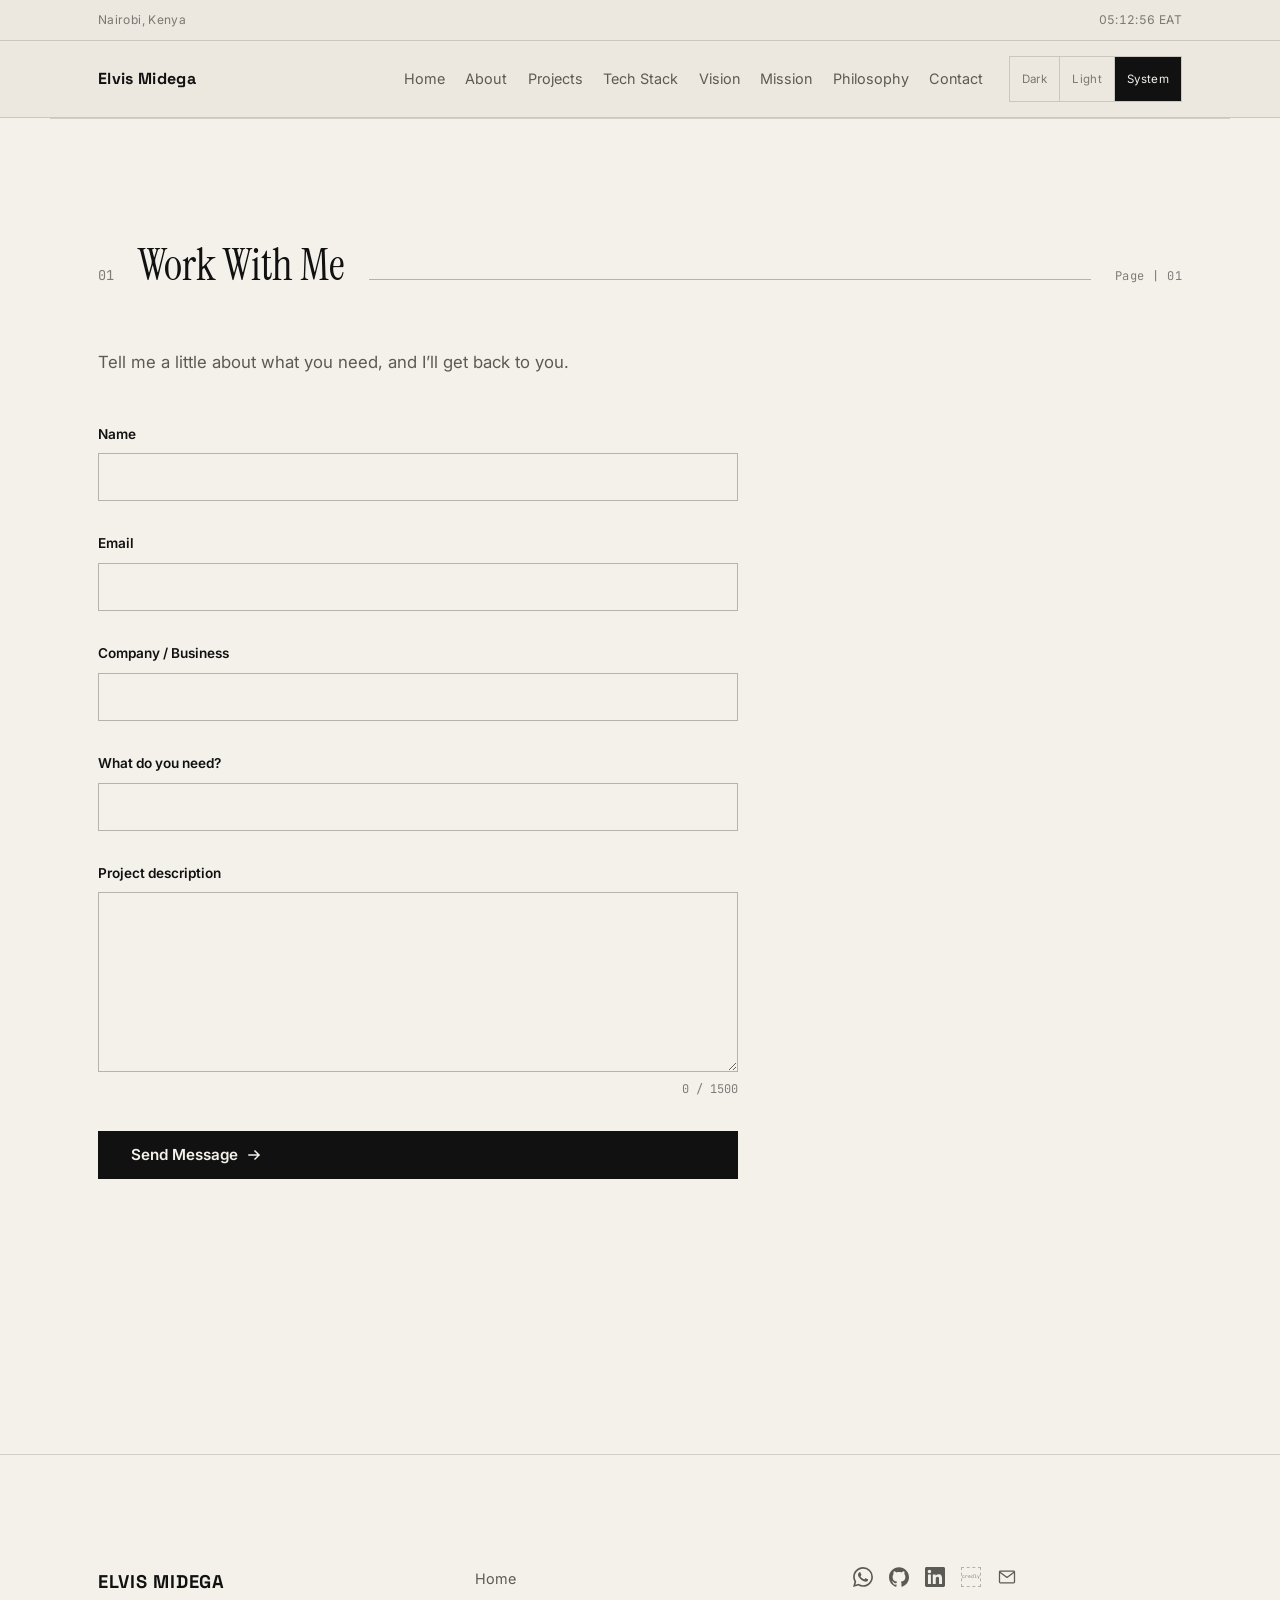
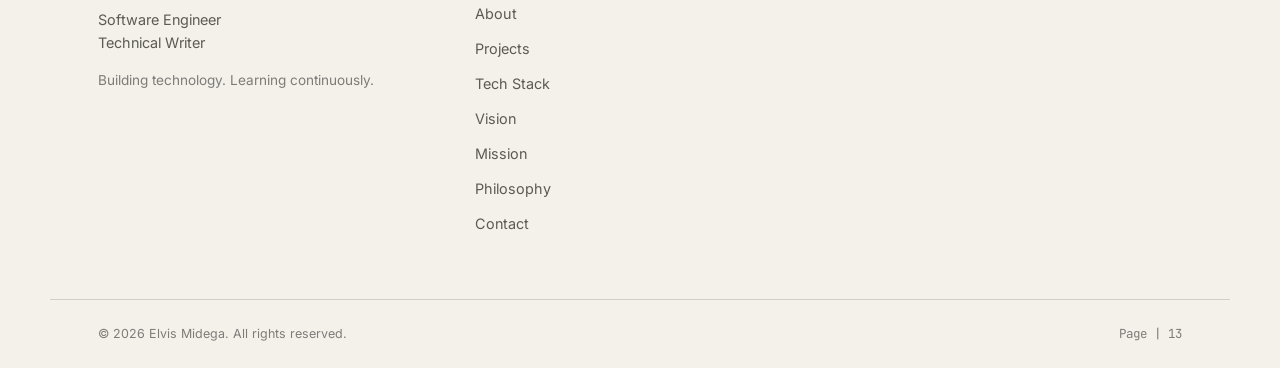
==== work-with-me.html @ 012d7ed6 "Adding tech stack icons, work with me page and dev quotes" ====
<!DOCTYPE html>
<html lang="en">
<head>
<script>
(function () {
  try {
    var pref = localStorage.getItem('elvis-theme') || 'system';
    var resolved = pref === 'system'
      ? (window.matchMedia('(prefers-color-scheme: light)').matches ? 'light' : 'dark')
      : pref;
    document.documentElement.setAttribute('data-theme', resolved);
    document.documentElement.setAttribute('data-theme-pref', pref);
  } catch (e) {
    document.documentElement.setAttribute('data-theme', 'dark');
  }
})();
</script>
<meta charset="UTF-8">
<meta name="viewport" content="width=device-width, initial-scale=1">
<title>Elvis Midega | Software Engineer &amp; Technical Writer</title>
<meta name="description" content="Get in touch with Elvis Midega, a software engineer and technical writer in Nairobi, Kenya, about a project, collaboration or role.">
<link rel="canonical" href="https://elvismidega.example.com/work-with-me.html">

<meta property="og:type" content="website">
<meta property="og:title" content="Elvis Midega | Software Engineer &amp; Technical Writer">
<meta property="og:description" content="Get in touch with Elvis Midega, a software engineer and technical writer in Nairobi, Kenya, about a project, collaboration or role.">
<meta property="og:url" content="https://elvismidega.example.com/work-with-me.html">
<meta property="og:image" content="https://elvismidega.example.com/assets/og-image.jpg">
<meta property="og:site_name" content="Elvis Midega">

<meta name="twitter:card" content="summary_large_image">
<meta name="twitter:title" content="Elvis Midega | Software Engineer &amp; Technical Writer">
<meta name="twitter:description" content="Get in touch with Elvis Midega, a software engineer and technical writer in Nairobi, Kenya, about a project, collaboration or role.">
<meta name="twitter:image" content="https://elvismidega.example.com/assets/og-image.jpg">

<link rel="preconnect" href="https://fonts.googleapis.com">
<link rel="preconnect" href="https://fonts.gstatic.com" crossorigin>
<link href="https://fonts.googleapis.com/css2?family=Inter:wght@400;500;600;700&family=Space+Grotesk:wght@600;700&family=Instrument+Serif:ital@0;1&family=JetBrains+Mono:wght@400;500;600&family=Mrs+Saint+Delafield&display=swap" rel="stylesheet">
<link rel="stylesheet" href="css/style.css">
<link rel="stylesheet" href="css/responsive.css">

<script type="application/ld+json">
{
  "@context": "https://schema.org",
  "@type": "Person",
  "name": "Elvis Midega",
  "jobTitle": ["Software Engineer", "Technical Writer"],
  "url": "https://elvismidega.example.com/",
  "image": "https://elvismidega.example.com/assets/profile.jpg",
  "sameAs": [
    "https://github.com/Elvis-Liam",
    "https://www.linkedin.com/in/elvis-midega-32b278322",
    "https://www.credly.com/users/elvis-midega"
  ],
  "address": {
    "@type": "PostalAddress",
    "addressLocality": "Nairobi",
    "addressCountry": "KE"
  },
  "knowsAbout": ["Software Engineering", "Cryptography", "Artificial Intelligence", "Data", "Emerging Technologies"]
}
</script>
</head>
<body>
<a class="skip-link" href="#main">Skip to content</a>

<div class="entrance" id="entrance" aria-hidden="true">
  <p class="entrance-name">Elvis Midega</p>
  <p class="entrance-role">Software Engineer / Technical Writer</p>
</div>

<header class="site-header" id="siteHeader">
  <div class="utility-bar">
    <div class="utility-inner">
      <span class="utility-location">Nairobi, Kenya</span>
      <span class="utility-clock" id="localClock">
        <span id="clockTime">00:00:00</span> <span class="utility-tz">EAT</span>
      </span>
    </div>
  </div>

  <div class="nav-row">
    <div class="nav-inner">
      <a href="index.html#home" class="logo">Elvis Midega</a>

      <nav class="main-nav" aria-label="Primary">
        <ul class="nav-list">
          <li><a href="index.html#home" class="nav-link" data-section="home">Home</a></li>
          <li><a href="index.html#about" class="nav-link" data-section="about">About</a></li>
          <li><a href="index.html#projects" class="nav-link" data-section="projects">Projects</a></li>
          <li><a href="index.html#stack" class="nav-link" data-section="stack">Tech Stack</a></li>
          <li><a href="index.html#vision" class="nav-link" data-section="vision">Vision</a></li>
          <li><a href="index.html#mission" class="nav-link" data-section="mission">Mission</a></li>
          <li><a href="index.html#philosophy" class="nav-link" data-section="philosophy">Philosophy</a></li>
          <li><a href="index.html#contact" class="nav-link" data-section="contact">Contact</a></li>
        </ul>

        <div class="theme-switcher" role="group" aria-label="Theme">
          <button type="button" class="theme-btn" data-theme-choice="dark">Dark</button>
          <button type="button" class="theme-btn" data-theme-choice="light">Light</button>
          <button type="button" class="theme-btn" data-theme-choice="system">System</button>
        </div>
      </nav>

      <button type="button" class="menu-toggle" id="menuToggle" aria-expanded="false" aria-controls="mobileNav" aria-label="Open menu">
        <span class="menu-icon" aria-hidden="true"></span>
      </button>
    </div>
  </div>
</header>

<div class="mobile-nav" id="mobileNav" hidden>
  <nav aria-label="Mobile">
    <ul class="mobile-nav-list">
      <li><a href="index.html#home" class="mobile-nav-link" data-section="home">Home</a></li>
      <li><a href="index.html#about" class="mobile-nav-link" data-section="about">About</a></li>
      <li><a href="index.html#projects" class="mobile-nav-link" data-section="projects">Projects</a></li>
      <li><a href="index.html#stack" class="mobile-nav-link" data-section="stack">Tech Stack</a></li>
      <li><a href="index.html#vision" class="mobile-nav-link" data-section="vision">Vision</a></li>
      <li><a href="index.html#mission" class="mobile-nav-link" data-section="mission">Mission</a></li>
      <li><a href="index.html#philosophy" class="mobile-nav-link" data-section="philosophy">Philosophy</a></li>
      <li><a href="index.html#contact" class="mobile-nav-link" data-section="contact">Contact</a></li>
    </ul>
  </nav>

  <div class="theme-switcher theme-switcher-mobile" role="group" aria-label="Theme">
    <button type="button" class="theme-btn" data-theme-choice="dark">Dark</button>
    <button type="button" class="theme-btn" data-theme-choice="light">Light</button>
    <button type="button" class="theme-btn" data-theme-choice="system">System</button>
  </div>
</div>

<main id="main">

  <section id="work-with-me" class="section" aria-label="Work With Me">
    <div class="section-head reveal">
      <span class="section-index mono">01</span>
      <h1 class="section-heading">Work With Me</h1>
      <span class="section-rule" aria-hidden="true"></span>
      <span class="page-label mono">Page | 01</span>
    </div>

    <div class="form-column reveal">
      <p class="form-intro">Tell me a little about what you need, and I&rsquo;ll get back to you.</p>

      <form id="contactForm" class="contact-form" novalidate>
        <div class="honeypot" aria-hidden="true">
          <label for="website">Leave this field blank</label>
          <input type="text" id="website" name="website" tabindex="-1" autocomplete="off">
        </div>

        <div class="field">
          <label for="name">Name</label>
          <input type="text" id="name" name="name" autocomplete="name" required aria-describedby="name-error" aria-invalid="false">
          <p class="field-error" id="name-error" role="alert" hidden></p>
        </div>

        <div class="field">
          <label for="email">Email</label>
          <input type="email" id="email" name="email" autocomplete="email" required aria-describedby="email-error" aria-invalid="false">
          <p class="field-error" id="email-error" role="alert" hidden></p>
        </div>

        <div class="field">
          <label for="company">Company / Business</label>
          <input type="text" id="company" name="company" autocomplete="organization" aria-describedby="company-error" aria-invalid="false">
          <p class="field-error" id="company-error" role="alert" hidden></p>
        </div>

        <div class="field">
          <label for="need">What do you need?</label>
          <input type="text" id="need" name="need" required aria-describedby="need-error" aria-invalid="false">
          <p class="field-error" id="need-error" role="alert" hidden></p>
        </div>

        <div class="field">
          <label for="message">Project description</label>
          <textarea id="message" name="message" rows="6" maxlength="1500" required aria-describedby="message-counter message-error" aria-invalid="false"></textarea>
          <div class="field-meta">
            <p class="field-counter mono" id="message-counter">0 / 1500</p>
          </div>
          <p class="field-error" id="message-error" role="alert" hidden></p>
        </div>

        <button type="submit" class="btn btn-primary" id="submitBtn">
          Send Message
          <span class="btn-arrow" aria-hidden="true">
            <svg width="16" height="16" viewBox="0 0 16 16" fill="none" xmlns="http://www.w3.org/2000/svg">
              <path d="M3 8H13M13 8L9 4M13 8L9 12" stroke="currentColor" stroke-width="1.5" stroke-linecap="square"/>
            </svg>
          </span>
        </button>

        <p class="form-status" id="formStatus" role="status"></p>
      </form>

      <div class="form-confirmation" id="formConfirmation" hidden aria-live="polite">
        <p class="confirmation-title">Message sent.</p>
        <p class="confirmation-body">Thanks for reaching out, I&rsquo;ll get back to you soon.</p>
        <a class="btn btn-secondary" href="index.html">
          Back to Portfolio
          <span class="btn-arrow" aria-hidden="true">
            <svg width="16" height="16" viewBox="0 0 16 16" fill="none" xmlns="http://www.w3.org/2000/svg">
              <path d="M3 8H13M13 8L9 4M13 8L9 12" stroke="currentColor" stroke-width="1.5" stroke-linecap="square"/>
            </svg>
          </span>
        </a>
      </div>
    </div>
  </section>

</main>

<footer class="site-footer" aria-label="Site footer">
  <div class="footer-inner container">
    <div class="footer-col footer-brand">
      <p class="footer-name">Elvis Midega</p>
      <p class="footer-roles">Software Engineer<br>Technical Writer</p>
      <p class="footer-tagline">Building technology. Learning continuously.</p>
    </div>

    <nav class="footer-col footer-nav" aria-label="Footer">
      <a href="index.html#home" class="footer-link">Home</a>
      <a href="index.html#about" class="footer-link">About</a>
      <a href="index.html#projects" class="footer-link">Projects</a>
      <a href="index.html#stack" class="footer-link">Tech Stack</a>
      <a href="index.html#vision" class="footer-link">Vision</a>
      <a href="index.html#mission" class="footer-link">Mission</a>
      <a href="index.html#philosophy" class="footer-link">Philosophy</a>
      <a href="index.html#contact" class="footer-link">Contact</a>
    </nav>

    <div class="footer-col footer-social">
      <a class="footer-social-link" href="https://wa.me/254723897842" target="_blank" rel="noopener noreferrer" aria-label="WhatsApp">
        <span class="contact-icon" aria-hidden="true"><svg viewBox="0 0 24 24" fill="currentColor" xmlns="http://www.w3.org/2000/svg"><path d="M17.472 14.382c-.297-.149-1.758-.867-2.03-.967-.273-.099-.471-.148-.67.15-.197.297-.767.966-.94 1.164-.173.199-.347.223-.644.075-.297-.15-1.255-.463-2.39-1.475-.883-.788-1.48-1.761-1.653-2.059-.173-.297-.018-.458.13-.606.134-.133.298-.347.446-.52.149-.174.198-.298.298-.497.099-.198.05-.371-.025-.52-.075-.149-.669-1.612-.916-2.207-.242-.579-.487-.5-.669-.51-.173-.008-.371-.01-.57-.01-.198 0-.52.074-.792.372-.272.297-1.04 1.016-1.04 2.479 0 1.462 1.065 2.875 1.213 3.074.149.198 2.096 3.2 5.077 4.487.709.306 1.262.489 1.694.625.712.227 1.36.195 1.871.118.571-.085 1.758-.719 2.006-1.413.248-.694.248-1.289.173-1.413-.074-.124-.272-.198-.57-.347m-5.421 7.403h-.004a9.87 9.87 0 01-5.031-1.378l-.361-.214-3.741.982.998-3.648-.235-.374a9.86 9.86 0 01-1.51-5.26c.001-5.45 4.436-9.884 9.888-9.884 2.64 0 5.122 1.03 6.988 2.898a9.825 9.825 0 012.893 6.994c-.003 5.45-4.437 9.884-9.885 9.884m8.413-18.297A11.815 11.815 0 0012.05 0C5.495 0 .16 5.335.157 11.892c0 2.096.547 4.142 1.588 5.945L.057 24l6.305-1.654a11.882 11.882 0 005.683 1.448h.005c6.554 0 11.89-5.335 11.893-11.893a11.821 11.821 0 00-3.48-8.413Z"/></svg></span>
      </a>
      <a class="footer-social-link" href="https://github.com/Elvis-Liam" target="_blank" rel="noopener noreferrer" aria-label="GitHub">
        <span class="contact-icon" aria-hidden="true"><svg viewBox="0 0 24 24" fill="currentColor" xmlns="http://www.w3.org/2000/svg"><path d="M12 .297c-6.63 0-12 5.373-12 12 0 5.303 3.438 9.8 8.205 11.385.6.113.82-.258.82-.577 0-.285-.01-1.04-.015-2.04-3.338.724-4.042-1.61-4.042-1.61C4.422 18.07 3.633 17.7 3.633 17.7c-1.087-.744.084-.729.084-.729 1.205.084 1.838 1.236 1.838 1.236 1.07 1.835 2.809 1.305 3.495.998.108-.776.417-1.305.76-1.605-2.665-.3-5.466-1.332-5.466-5.93 0-1.31.465-2.38 1.235-3.22-.135-.303-.54-1.523.105-3.176 0 0 1.005-.322 3.3 1.23.96-.267 1.98-.399 3-.405 1.02.006 2.04.138 3 .405 2.28-1.552 3.285-1.23 3.285-1.23.645 1.653.24 2.873.12 3.176.765.84 1.23 1.91 1.23 3.22 0 4.61-2.805 5.625-5.475 5.92.42.36.81 1.096.81 2.22 0 1.606-.015 2.896-.015 3.286 0 .315.21.69.825.57C20.565 22.092 24 17.592 24 12.297c0-6.627-5.373-12-12-12"/></svg></span>
      </a>
      <a class="footer-social-link" href="https://www.linkedin.com/in/elvis-midega-32b278322" target="_blank" rel="noopener noreferrer" aria-label="LinkedIn">
        <span class="contact-icon" aria-hidden="true"><svg viewBox="0 0 24 24" fill="currentColor" xmlns="http://www.w3.org/2000/svg"><path d="M20.447 20.452h-3.554v-5.569c0-1.328-.027-3.037-1.852-3.037-1.853 0-2.136 1.445-2.136 2.939v5.667H9.351V9h3.414v1.561h.046c.477-.9 1.637-1.85 3.37-1.85 3.601 0 4.267 2.37 4.267 5.455v6.286zM5.337 7.433c-1.144 0-2.063-.926-2.063-2.065 0-1.138.92-2.063 2.063-2.063 1.14 0 2.064.925 2.064 2.063 0 1.139-.925 2.065-2.064 2.065zm1.782 13.019H3.555V9h3.564v11.452zM22.225 0H1.771C.792 0 0 .774 0 1.729v20.542C0 23.227.792 24 1.771 24h20.451C23.2 24 24 23.227 24 22.271V1.729C24 .774 23.2 0 22.222 0h.003z"/></svg></span>
      </a>
      <a class="footer-social-link" href="https://www.credly.com/users/elvis-midega" target="_blank" rel="noopener noreferrer" aria-label="Credly">
        <span class="contact-icon-slot mono" aria-hidden="true">credly</span>
      </a>
      <a class="footer-social-link" href="mailto:elvismidega@gmail.com" aria-label="Email">
        <span class="contact-icon" aria-hidden="true">
          <svg viewBox="0 0 24 24" fill="none" xmlns="http://www.w3.org/2000/svg">
            <rect x="3" y="5" width="18" height="14" rx="1" stroke="currentColor" stroke-width="1.5"/>
            <path d="M4 6.5l8 6 8-6" stroke="currentColor" stroke-width="1.5" stroke-linecap="round" stroke-linejoin="round"/>
          </svg>
        </span>
      </a>
    </div>
  </div>

  <div class="footer-bottom container">
    <p class="footer-copy">&copy; <span id="year"></span> Elvis Midega. All rights reserved.</p>
    <p class="footer-page mono">Page | 13</p>
  </div>
</footer>

<script src="js/theme.js" defer></script>
<script src="js/main.js" defer></script>
<script src="js/contact.js" defer></script>
</body>
</html>
---- css/style.css ----
/* =========================================================
   ELVIS MIDEGA: PORTFOLIO
   Design tokens
   ========================================================= */

:root {
  /* Dark palette */
  --dark-bg: #0A0A0A;
  --dark-surface: #111111;
  --dark-raised: #181818;
  --dark-line: rgba(255, 255, 255, 0.12);
  --dark-line-strong: rgba(255, 255, 255, 0.22);
  --dark-muted: #9A9A9A;
  --dark-text: #EDEDED;
  --dark-accent: #E7B04B;

  /* Light palette */
  --light-bg: #F4F1EA;
  --light-surface: #ECE8DF;
  --light-raised: #E3DED2;
  --light-line: rgba(0, 0, 0, 0.14);
  --light-line-strong: rgba(0, 0, 0, 0.26);
  --light-muted: #5C5A55;
  --light-text: #111111;
  --light-accent: #9A6A10;

  /* Layout */
  --container-max: 1180px;
  --container-pad: clamp(20px, 5vw, 48px);
  --utility-h: 40px;
  --nav-h: 76px;
  --bar-h: calc(var(--utility-h) + var(--nav-h));

  /* Spacing scale: use only these values */
  --sp-1: 4px;
  --sp-2: 8px;
  --sp-3: 12px;
  --sp-4: 16px;
  --sp-5: 24px;
  --sp-6: 32px;
  --sp-7: 48px;
  --sp-8: 64px;
  --sp-9: 96px;
  --sp-10: 128px;

  /* Type families */
  --font-ui: 'Inter', -apple-system, BlinkMacSystemFont, 'Segoe UI', sans-serif;
  --font-display: 'Space Grotesk', var(--font-ui);
  --font-serif: 'Instrument Serif', Georgia, serif;
  --font-mono: 'JetBrains Mono', 'SFMono-Regular', Consolas, monospace;
  --font-signature: 'Mrs Saint Delafield', cursive;

  /* Motion */
  --ease: cubic-bezier(0.4, 0, 0.2, 1);
  --dur-fast: 180ms;
  --dur-med: 280ms;
  --dur-slow: 900ms;
}

/* Resolved semantic tokens: default to dark, overridden below.
   The reused top bar references these same variable names, so
   its CSS did not need to change, only the values it points at. */
:root,
[data-theme="dark"] {
  --color-bg: var(--dark-bg);
  --color-bg-elevated: var(--dark-surface);
  --color-surface: var(--dark-raised);
  --color-text: var(--dark-text);
  --color-text-secondary: var(--dark-muted);
  --color-text-tertiary: rgba(237, 237, 237, 0.55);
  --color-border: var(--dark-line);
  --color-border-strong: var(--dark-line-strong);
  --color-invert-bg: var(--dark-text);
  --color-invert-text: var(--dark-bg);
  --color-accent: var(--dark-accent);
  --band-text-secondary: rgba(10, 10, 10, 0.72);
  --band-text-tertiary: rgba(10, 10, 10, 0.5);
  --band-border: rgba(10, 10, 10, 0.14);
  --band-border-strong: rgba(10, 10, 10, 0.26);
}

[data-theme="light"] {
  --color-bg: var(--light-bg);
  --color-bg-elevated: var(--light-surface);
  --color-surface: var(--light-raised);
  --color-text: var(--light-text);
  --color-text-secondary: var(--light-muted);
  --color-text-tertiary: rgba(17, 17, 17, 0.52);
  --color-border: var(--light-line);
  --color-border-strong: var(--light-line-strong);
  --color-invert-bg: var(--light-text);
  --color-invert-text: var(--light-bg);
  --color-accent: var(--light-accent);
  --band-text-secondary: rgba(244, 241, 234, 0.72);
  --band-text-tertiary: rgba(244, 241, 234, 0.5);
  --band-border: rgba(244, 241, 234, 0.16);
  --band-border-strong: rgba(244, 241, 234, 0.28);
}

/* =========================================================
   Reset
   ========================================================= */

*, *::before, *::after { box-sizing: border-box; }
html, body { margin: 0; padding: 0; }
html {
  scroll-behavior: smooth;
}
body {
  background: var(--color-bg);
  color: var(--color-text);
  font-family: var(--font-ui);
  font-size: 16px;
  line-height: 1.6;
  -webkit-font-smoothing: antialiased;
  transition: background-color var(--dur-med) var(--ease), color var(--dur-med) var(--ease);
  overflow-x: hidden;
}
img { max-width: 100%; display: block; }
ul { list-style: none; margin: 0; padding: 0; }
a { color: inherit; text-decoration: none; }
button { font: inherit; color: inherit; background: none; border: none; cursor: pointer; }
h1, h2, h3, p { margin: 0; }

@media (prefers-reduced-motion: reduce) {
  html { scroll-behavior: auto; }
  *, *::before, *::after {
    animation-duration: 0.001ms !important;
    animation-iteration-count: 1 !important;
    transition-duration: 0.001ms !important;
  }
}

:focus-visible {
  outline: 2px solid var(--color-accent);
  outline-offset: 3px;
}

/* =========================================================
   Layout foundation
   ========================================================= */

.container,
.utility-inner,
.nav-inner {
  max-width: var(--container-max);
  margin-inline: auto;
  padding-inline: var(--container-pad);
}

.section {
  position: relative;
  max-width: var(--container-max);
  margin-inline: auto;
  padding-inline: var(--container-pad);
  padding-block: clamp(64px, 9vw, 112px);
  border-top: 1px solid var(--color-border);
  scroll-margin-top: var(--bar-h);
}
.section.hero {
  max-width: none;
  padding-inline: 0;
  border-top: none;
  scroll-margin-top: 0;
}

.section-head {
  display: flex;
  align-items: baseline;
  gap: var(--sp-5);
  margin-bottom: var(--sp-7);
}
.section-head .section-index {
  font-family: var(--font-mono);
  font-size: 0.85rem;
  color: var(--color-text-tertiary);
  flex-shrink: 0;
}
.section-head .section-heading {
  font-family: var(--font-serif);
  font-weight: 400;
  font-size: clamp(1.75rem, 3.4vw, 2.75rem);
  flex-shrink: 0;
}
.section-head .section-rule {
  flex: 1 1 auto;
  height: 1px;
  background: var(--color-border-strong);
}
.section-head .page-label {
  font-family: var(--font-mono);
  font-size: 0.75rem;
  letter-spacing: 0.04em;
  color: var(--color-text-tertiary);
  flex-shrink: 0;
}

.mono {
  font-family: var(--font-mono);
}

.skip-link {
  position: absolute;
  left: -9999px;
  top: 0;
  z-index: 1000;
  background: var(--color-invert-bg);
  color: var(--color-invert-text);
  padding: var(--sp-3) var(--sp-5);
  font-size: 0.9rem;
  font-weight: 600;
}
.skip-link:focus {
  left: var(--container-pad);
  top: var(--sp-3);
}

/* =========================================================
   Buttons
   ========================================================= */

.btn {
  display: inline-flex;
  align-items: center;
  gap: var(--sp-2);
  min-height: 48px;
  padding: 0 var(--sp-6);
  font-size: 0.95rem;
  font-weight: 600;
  border: 1px solid var(--color-border-strong);
  transition: background-color var(--dur-fast) var(--ease),
              color var(--dur-fast) var(--ease),
              border-color var(--dur-fast) var(--ease);
}
.btn-primary {
  background: var(--color-invert-bg);
  color: var(--color-invert-text);
  border-color: var(--color-invert-bg);
}
.btn-primary:hover,
.btn-primary:focus-visible {
  background: transparent;
  color: var(--color-text);
  border-color: var(--color-border-strong);
}
.btn-secondary {
  background: transparent;
  color: var(--color-text);
}
.btn-secondary:hover,
.btn-secondary:focus-visible {
  background: var(--color-text);
  color: var(--color-bg);
  border-color: var(--color-text);
}
.btn-arrow {
  display: inline-flex;
  transition: transform var(--dur-fast) var(--ease);
}
.btn:hover .btn-arrow,
.btn:focus-visible .btn-arrow {
  transform: translateX(4px);
}

/* =========================================================
   Entrance
   ========================================================= */

.entrance {
  position: fixed;
  inset: 0;
  z-index: 999;
  display: flex;
  flex-direction: column;
  align-items: center;
  justify-content: center;
  gap: var(--sp-3);
  background: var(--color-bg);
  transition: opacity 480ms var(--ease), visibility 480ms var(--ease);
}
.entrance.is-hidden {
  opacity: 0;
  visibility: hidden;
  pointer-events: none;
}
.entrance-name {
  font-family: var(--font-signature);
  font-size: clamp(2.25rem, 6vw, 3.5rem);
  color: var(--color-text);
  opacity: 0;
  transform: translateY(8px);
  animation: entranceIn 520ms var(--ease) 80ms forwards;
}
.entrance-role {
  font-family: var(--font-ui);
  font-size: 0.85rem;
  letter-spacing: 0.06em;
  color: var(--color-text-secondary);
  opacity: 0;
  transform: translateY(8px);
  animation: entranceIn 520ms var(--ease) 220ms forwards;
}
@keyframes entranceIn {
  to { opacity: 1; transform: translateY(0); }
}
@media (prefers-reduced-motion: reduce) {
  .entrance { display: none; }
}

/* =========================================================
   Header: utility bar + nav
   Reused from the approved top bar build. Selectors unchanged;
   only the underlying --color-* and --container-* values above
   were brought in line with the current token system.
   ========================================================= */

.site-header {
  position: sticky;
  top: 0;
  z-index: 500;
  background: var(--color-bg-elevated);
  border-bottom: 1px solid var(--color-border);
}

.utility-bar {
  border-bottom: 1px solid var(--color-border);
}
.utility-inner {
  height: var(--utility-h);
  display: flex;
  align-items: center;
  justify-content: space-between;
  font-size: 0.75rem;
  letter-spacing: 0.03em;
  color: var(--color-text-tertiary);
}
.utility-clock {
  font-variant-numeric: tabular-nums;
}
.utility-tz {
  color: var(--color-text-tertiary);
}

.nav-row { }
.nav-inner {
  height: var(--nav-h);
  display: flex;
  align-items: center;
  justify-content: space-between;
  gap: var(--sp-6);
}

.logo {
  font-family: var(--font-display);
  font-weight: 700;
  font-size: 1rem;
  letter-spacing: 0.02em;
}

.main-nav {
  display: flex;
  align-items: center;
  gap: clamp(1.25rem, 2vw, 2.25rem);
}
.nav-list {
  display: flex;
  align-items: center;
  gap: clamp(1rem, 1.6vw, 1.75rem);
}
.nav-link {
  position: relative;
  font-size: 0.9rem;
  color: var(--color-text-secondary);
  padding-block: var(--sp-2);
  transition: color var(--dur-fast) var(--ease);
}
.nav-link::after {
  content: '';
  position: absolute;
  left: 0;
  right: 0;
  bottom: 0;
  height: 1px;
  background: var(--color-accent);
  transform: scaleX(0);
  transform-origin: left;
  transition: transform var(--dur-fast) var(--ease);
}
.nav-link:hover,
.nav-link:focus-visible {
  color: var(--color-text);
}
.nav-link.active {
  color: var(--color-accent);
}
.nav-link.active::after {
  transform: scaleX(1);
}

.theme-switcher {
  display: flex;
  border: 1px solid var(--color-border);
}
.theme-btn {
  min-height: 44px;
  padding-inline: var(--sp-3);
  display: inline-flex;
  align-items: center;
  font-size: 0.72rem;
  letter-spacing: 0.03em;
  color: var(--color-text-tertiary);
  border-right: 1px solid var(--color-border);
  transition: color var(--dur-fast) var(--ease), background-color var(--dur-fast) var(--ease);
}
.theme-btn:last-child { border-right: none; }
.theme-btn:hover,
.theme-btn:focus-visible {
  color: var(--color-text);
}
.theme-btn[aria-pressed="true"] {
  background: var(--color-text);
  color: var(--color-bg);
}

.menu-toggle {
  display: none;
  width: 44px;
  height: 44px;
  align-items: center;
  justify-content: center;
  flex-shrink: 0;
}
.menu-icon,
.menu-icon::before,
.menu-icon::after {
  display: block;
  width: 20px;
  height: 1px;
  background: var(--color-text);
  position: relative;
  transition: transform var(--dur-fast) var(--ease), opacity var(--dur-fast) var(--ease);
}
.menu-icon::before,
.menu-icon::after {
  content: '';
  position: absolute;
  left: 0;
}
.menu-icon::before { top: -6px; }
.menu-icon::after { top: 6px; }
.menu-toggle[aria-expanded="true"] .menu-icon {
  background: transparent;
}
.menu-toggle[aria-expanded="true"] .menu-icon::before {
  top: 0;
  transform: rotate(45deg);
}
.menu-toggle[aria-expanded="true"] .menu-icon::after {
  top: 0;
  transform: rotate(-45deg);
}

.mobile-nav {
  position: fixed;
  inset: var(--bar-h) 0 0 0;
  z-index: 490;
  background: var(--color-bg);
  padding: var(--sp-6) var(--container-pad);
  overflow-y: auto;
}
.mobile-nav[hidden] { display: none; }
.mobile-nav-list {
  display: flex;
  flex-direction: column;
  gap: var(--sp-1);
}
.mobile-nav-link {
  display: block;
  padding: var(--sp-4) 0;
  font-family: var(--font-display);
  font-size: 1.5rem;
  border-bottom: 1px solid var(--color-border);
  color: var(--color-text-secondary);
}
.mobile-nav-link.active { color: var(--color-accent); }
.theme-switcher-mobile {
  margin-top: var(--sp-6);
  width: fit-content;
}

/* =========================================================
   Hero
   ========================================================= */

.hero {
  position: relative;
  display: flex;
  align-items: center;
  padding-block: var(--sp-8) var(--sp-7);
  min-height: calc(100vh - var(--bar-h));
}
@supports (min-height: 100svh) {
  .hero {
    min-height: max(560px, calc(100svh - var(--bar-h)));
  }
}

.vanta-bg {
  position: absolute;
  inset: 0;
  z-index: 0;
}

.hero-grid {
  position: relative;
  z-index: 1;
  width: 100%;
  max-width: var(--container-max);
  margin-inline: auto;
  padding-inline: var(--container-pad);
  display: grid;
  grid-template-columns: repeat(12, 1fr);
  gap: var(--sp-6);
  align-items: center;
}

.hero-text {
  grid-column: 1 / 8;
  display: flex;
  flex-direction: column;
  align-items: flex-start;
}

.hero-page {
  font-size: 0.75rem;
  letter-spacing: 0.08em;
  color: var(--color-text-tertiary);
  margin-bottom: var(--sp-5);
}

.signature {
  font-family: var(--font-signature);
  font-weight: 400;
  line-height: 1;
}
.hero-signature {
  font-size: clamp(1.5rem, 2.4vw, 2.1rem);
  color: var(--color-text-secondary);
  margin-bottom: var(--sp-3);
}
.hero-subtitle {
  font-size: clamp(1.35rem, 2.4vw, 1.9rem);
  color: var(--color-text-secondary);
  margin-top: var(--sp-5);
}

.hero-title {
  font-family: var(--font-serif);
  font-weight: 400;
  text-transform: uppercase;
  font-size: clamp(3rem, 9.5vw, 7rem);
  line-height: 0.95;
  letter-spacing: -0.01em;
}
.hero-title .line { display: block; }

.hero-lead {
  max-width: 34ch;
  margin-top: var(--sp-5);
  color: var(--color-text-secondary);
  font-size: 1rem;
  line-height: 1.7;
}

.hero-actions {
  display: flex;
  flex-wrap: wrap;
  gap: var(--sp-4);
  margin-top: var(--sp-7);
}

.hero-visual {
  grid-column: 8 / 13;
  position: relative;
  aspect-ratio: 4 / 5;
  background: var(--color-surface);
  border: 1px solid var(--color-border);
  overflow: hidden;
  margin: 0;
}
.portrait-img {
  position: absolute;
  inset: 0;
  width: 100%;
  height: 100%;
  object-fit: cover;
  filter: grayscale(1) contrast(1.02);
  transition: filter var(--dur-slow) var(--ease), transform var(--dur-slow) var(--ease);
}
.hero-visual:hover .portrait-img {
  filter: grayscale(0.4) contrast(1.02);
  transform: scale(1.02);
}
.portrait-placeholder {
  display: none;
  position: absolute;
  inset: var(--sp-3);
  border: 1px dashed var(--color-border-strong);
  flex-direction: column;
  align-items: center;
  justify-content: center;
  gap: var(--sp-2);
  text-align: center;
  padding: var(--sp-4);
  font-family: var(--font-mono);
  font-size: 0.72rem;
  color: var(--color-text-tertiary);
}
.hero-visual.is-missing .portrait-img { display: none; }
.hero-visual.is-missing .portrait-placeholder { display: flex; }

/* =========================================================
   Scroll reveals (foundation for later phases)
   ========================================================= */

.reveal {
  opacity: 0;
  transform: translateY(18px);
  transition: opacity 700ms var(--ease), transform 700ms var(--ease);
}
.reveal.is-visible {
  opacity: 1;
  transform: none;
}

/* =========================================================
   Editorial text primitives
   ========================================================= */

.statement {
  font-family: var(--font-serif);
  font-weight: 400;
  font-size: clamp(1.75rem, 3.2vw, 2.6rem);
  line-height: 1.3;
  max-width: 28em;
  text-wrap: balance;
  margin-bottom: var(--sp-8);
}

.body-copy {
  max-width: 62ch;
  color: var(--color-text-secondary);
  font-size: 1rem;
  line-height: 1.75;
  margin-top: var(--sp-5);
}
.body-copy:first-child { margin-top: 0; }

.pull-quote {
  font-family: var(--font-serif);
  font-style: italic;
  font-size: clamp(1.35rem, 2.2vw, 1.85rem);
  line-height: 1.5;
  color: var(--color-text);
  max-width: 28em;
  margin: var(--sp-6) 0;
  padding-left: var(--sp-5);
  border-left: 1px solid var(--color-border-strong);
}
.pull-quote:first-child { margin-top: 0; }

.closing-statement {
  font-family: var(--font-serif);
  font-style: italic;
  font-size: clamp(1.6rem, 2.8vw, 2.3rem);
  line-height: 1.35;
  color: var(--color-text);
  max-width: 20em;
  text-wrap: balance;
}
.supporting-note {
  margin-top: var(--sp-5);
  color: var(--color-text-tertiary);
  font-size: 0.9rem;
  line-height: 1.6;
  max-width: 32ch;
}

/* =========================================================
   Split grid: 7 columns text / 5 columns supporting element,
   top-aligned, stacks below 900px (see responsive.css)
   ========================================================= */

.split-grid {
  display: grid;
  grid-template-columns: repeat(12, 1fr);
  gap: var(--sp-7);
  align-items: start;
}
.split-main {
  grid-column: 1 / 8;
  max-width: 62ch;
}
.split-aside {
  grid-column: 8 / 13;
}

/* Used where a genuine 7/5 split would leave an empty, unbalanced
   right column: About Me runs its long text across roughly 8
   columns' worth of width instead, still left-aligned with the
   section head above it. */
.content-wide {
  max-width: 66ch;
}

/* =========================================================
   What drives me: six items, two columns, hairline-separated,
   no cards. One column on mobile (see responsive.css)
   ========================================================= */

.drives {
  margin-top: var(--sp-9);
}
.drives-label {
  font-size: 0.75rem;
  letter-spacing: 0.06em;
  color: var(--color-text-tertiary);
  margin-bottom: var(--sp-5);
}
.drives-grid {
  display: grid;
  grid-template-columns: repeat(2, 1fr);
  gap: 0 var(--sp-7);
  border-top: 1px solid var(--color-border);
}
.drives-item {
  display: flex;
  gap: var(--sp-4);
  padding-block: var(--sp-6);
  border-bottom: 1px solid var(--color-border);
}
.drives-num {
  flex-shrink: 0;
  width: 2.25rem;
  font-size: 0.9rem;
  color: var(--color-text-tertiary);
}
.drives-title {
  font-family: var(--font-display);
  font-weight: 600;
  font-size: 1.05rem;
  color: var(--color-text);
  margin: 0;
}
.drives-desc {
  margin-top: var(--sp-2);
  color: var(--color-text-secondary);
  font-size: 0.95rem;
  line-height: 1.65;
}

/* =========================================================
   Compact section padding: Vision, Mission
   ========================================================= */

.section-compact {
  padding-block: clamp(40px, 6vw, 72px);
}

/* =========================================================
   Vision / Mission: single large quote under the section head
   ========================================================= */

.quote-statement {
  font-family: var(--font-serif);
  font-style: italic;
  font-weight: 400;
  line-height: 1.4;
  color: var(--color-text);
  max-width: 30em;
  text-wrap: balance;
}
.quote-statement--vision {
  font-size: clamp(1.75rem, 3.4vw, 2.75rem);
}
.quote-statement--mission {
  font-size: clamp(1.5rem, 2.8vw, 2.3rem);
}

/* =========================================================
   Philosophy: inverted full-bleed band. The section itself
   drops the standard container treatment so the background can
   run edge to edge; .band-inner restores the container width
   for the actual content. Reassigning the semantic color tokens
   here means section-head and every other component nested
   inside keeps working unmodified, just against the swapped
   palette.
   ========================================================= */

.section.band {
  max-width: none;
  padding-inline: 0;
  background: var(--color-invert-bg);
  color: var(--color-invert-text);
  --color-text: var(--color-invert-text);
  --color-text-secondary: var(--band-text-secondary);
  --color-text-tertiary: var(--band-text-tertiary);
  --color-border: var(--band-border);
  --color-border-strong: var(--band-border-strong);
}
.band-inner {
  max-width: var(--container-max);
  margin-inline: auto;
  padding-inline: var(--container-pad);
}

.philosophy-statement {
  display: flex;
  flex-direction: column;
}
.philosophy-line {
  display: block;
  font-family: var(--font-serif);
  font-weight: 400;
  font-size: clamp(2rem, 5vw, 4rem);
  line-height: 1.15;
}
.philosophy-line:nth-child(1) { transition-delay: 0ms; }
.philosophy-line:nth-child(2) { transition-delay: 90ms; }
.philosophy-line:nth-child(3),
.philosophy-line:nth-child(4) { transition-delay: 180ms; }

/* =========================================================
   Projects: five entries, alternating sides, hairline separated
   ========================================================= */

.projects-list {
  margin-top: var(--sp-7);
  border-top: 1px solid var(--color-border);
}

.project-entry {
  display: grid;
  grid-template-columns: repeat(12, 1fr);
  gap: var(--sp-7);
  align-items: start;
  padding-block: var(--sp-8);
  border-bottom: 1px solid var(--color-border);
}

.project-frame {
  grid-column: 1 / 8;
  grid-row: 1;
  position: relative;
  display: block;
  aspect-ratio: 16 / 10;
  overflow: hidden;
  border: 1px solid var(--color-border);
  background: var(--color-surface);
}
.project-entry.is-reversed .project-frame {
  grid-column: 6 / 13;
}
.project-frame img {
  position: absolute;
  inset: 0;
  width: 100%;
  height: 100%;
  object-fit: cover;
  object-position: top;
  transition: transform var(--dur-slow) var(--ease);
}
.project-frame:hover img,
.project-frame:focus-visible img,
.project-frame.is-touched img {
  transform: scale(1.03);
}
.project-placeholder {
  display: none;
  position: absolute;
  inset: var(--sp-3);
  border: 1px dashed var(--color-border-strong);
  flex-direction: column;
  align-items: center;
  justify-content: center;
  gap: var(--sp-2);
  text-align: center;
  padding: var(--sp-4);
  font-family: var(--font-mono);
  font-size: 0.72rem;
  color: var(--color-text-tertiary);
}
.project-frame.is-missing img { display: none; }
.project-frame.is-missing .project-placeholder { display: flex; }

.project-text {
  grid-column: 8 / 13;
  grid-row: 1;
}
.project-entry.is-reversed .project-text {
  grid-column: 1 / 6;
}

.project-meta {
  display: flex;
  align-items: center;
  gap: var(--sp-3);
  font-size: 0.8rem;
  letter-spacing: 0.04em;
  color: var(--color-text-tertiary);
}
.status {
  display: inline-flex;
  align-items: center;
  color: var(--color-text-secondary);
}
.status-live {
  color: var(--color-accent);
}
.status-dev {
  color: var(--color-text-tertiary);
}

.project-name {
  font-family: var(--font-serif);
  font-weight: 400;
  font-size: clamp(1.5rem, 2.6vw, 2.1rem);
  margin-top: var(--sp-3);
  margin-bottom: var(--sp-4);
}
.project-desc {
  color: var(--color-text-secondary);
  font-size: 0.95rem;
  line-height: 1.7;
  max-width: 46ch;
}
.project-tech {
  margin-top: var(--sp-4);
  color: var(--color-text-tertiary);
  font-size: 0.85rem;
  line-height: 1.6;
}
.project-action {
  margin-top: var(--sp-6);
}

/* =========================================================
   Tech Stack: hairline grid cells, icon above label. Cells
   without a verified brand-mark path show a dashed labelled
   slot instead of a drawn approximation.
   ========================================================= */

.stack-grid {
  display: grid;
  grid-template-columns: repeat(9, 1fr);
  border-top: 1px solid var(--color-border);
  border-left: 1px solid var(--color-border);
  margin-top: var(--sp-7);
}
.skills-grid {
  grid-template-columns: repeat(7, 1fr);
}
.skills-block {
  margin-top: var(--sp-9);
}
.stack-cell {
  display: flex;
  flex-direction: column;
  align-items: center;
  justify-content: center;
  gap: var(--sp-3);
  padding: var(--sp-7) var(--sp-3);
  border-right: 1px solid var(--color-border);
  border-bottom: 1px solid var(--color-border);
  text-align: center;
}
.stack-icon,
.stack-icon-slot {
  width: 40px;
  height: 40px;
  display: flex;
  align-items: center;
  justify-content: center;
  flex-shrink: 0;
  color: var(--color-text-secondary);
}
.stack-icon svg {
  width: 100%;
  height: 100%;
}
.stack-icon-slot {
  border: 1px dashed var(--color-border-strong);
  color: var(--color-text-tertiary);
  font-size: 0.42rem;
  line-height: 1.15;
  letter-spacing: 0.01em;
  padding: var(--sp-1);
  word-break: break-word;
}
.stack-label {
  font-family: var(--font-ui);
  font-size: 0.8rem;
  color: var(--color-text-secondary);
}

/* =========================================================
   Contact: intro + actions on the left, five link rows on the
   right. Reuses .split-grid / .split-main / .split-aside.
   ========================================================= */

.contact-intro {
  font-size: 1.05rem;
  line-height: 1.6;
  color: var(--color-text-secondary);
  max-width: 44ch;
}
.contact-actions {
  display: flex;
  flex-wrap: wrap;
  align-items: flex-start;
  gap: var(--sp-4);
  margin-top: var(--sp-6);
}

.contact-icon,
.contact-icon-slot {
  width: 20px;
  height: 20px;
  flex-shrink: 0;
  display: flex;
  align-items: center;
  justify-content: center;
  color: var(--color-text-secondary);
}
.contact-icon svg {
  width: 100%;
  height: 100%;
}
.contact-icon-slot {
  border: 1px dashed var(--color-border-strong);
  color: var(--color-text-tertiary);
  font-size: 0.3rem;
  line-height: 1;
  padding: 1px;
}

.contact-list {
  border-top: 1px solid var(--color-border);
}
.contact-row {
  display: flex;
  align-items: center;
  gap: var(--sp-4);
  height: 56px;
  border-bottom: 1px solid var(--color-border);
  transition: background-color var(--dur-fast) var(--ease);
}
.contact-row:hover,
.contact-row:focus-visible {
  background: var(--color-surface);
}
.contact-row-text {
  display: flex;
  flex-direction: column;
  flex: 1 1 auto;
  min-width: 0;
  gap: 2px;
}
.contact-label {
  font-size: 0.72rem;
  letter-spacing: 0.03em;
  color: var(--color-text-tertiary);
}
.contact-value {
  font-size: 0.95rem;
  color: var(--color-text);
  overflow: hidden;
  text-overflow: ellipsis;
  white-space: nowrap;
}
.contact-row-arrow {
  flex-shrink: 0;
  color: var(--color-text-tertiary);
  transition: transform var(--dur-fast) var(--ease), color var(--dur-fast) var(--ease);
}
.contact-row:hover .contact-row-arrow {
  transform: translateX(4px);
  color: var(--color-accent);
}

/* =========================================================
   Let's Connect dropdown
   ========================================================= */

.dropdown {
  position: relative;
}
.dropdown-trigger[aria-expanded="true"] .btn-arrow svg {
  transform: rotate(180deg);
}
.dropdown-menu {
  position: absolute;
  top: calc(100% + 8px);
  left: 0;
  z-index: 50;
  min-width: 240px;
  max-width: min(320px, calc(100vw - 40px));
  background: var(--color-bg-elevated);
  border: 1px solid var(--color-border);
  padding-block: var(--sp-2);
  opacity: 0;
  transform: translateY(-8px);
  transition: opacity 200ms var(--ease), transform 200ms var(--ease);
}
.dropdown-menu[hidden] {
  display: none;
}
.dropdown-menu.is-open {
  opacity: 1;
  transform: translateY(0);
}
.dropdown-item {
  display: flex;
  align-items: center;
  gap: var(--sp-3);
  padding: var(--sp-3) var(--sp-5);
  font-size: 0.9rem;
  color: var(--color-text-secondary);
}
.dropdown-item:hover,
.dropdown-item:focus-visible {
  background: var(--color-surface);
  color: var(--color-text);
}

/* =========================================================
   Random Dev Quotes: every quote is stacked in the same grid
   cell so the tallest one sets the reserved height, only the
   active one is visible, so a shorter quote never lets the
   button jump up.
   ========================================================= */

.quote-display {
  display: flex;
  flex-direction: column;
  align-items: flex-start;
  gap: var(--sp-7);
  margin-top: var(--sp-7);
}
.quote-viewport {
  display: grid;
  width: 100%;
  max-width: 44em;
}
.quote-item {
  grid-area: 1 / 1;
  opacity: 0;
  pointer-events: none;
  transition: opacity 250ms var(--ease);
  margin: 0;
}
.quote-item.is-active {
  opacity: 1;
  pointer-events: auto;
}
.quote-text {
  font-family: var(--font-serif);
  font-style: italic;
  font-size: clamp(1.35rem, 2.6vw, 2rem);
  line-height: 1.5;
  color: var(--color-text);
  text-wrap: balance;
}
.quote-attribution {
  display: block;
  margin-top: var(--sp-4);
  font-size: 0.8rem;
  letter-spacing: 0.04em;
  color: var(--color-text-tertiary);
}

/* =========================================================
   Footer
   ========================================================= */

.site-footer {
  border-top: 1px solid var(--color-border);
  margin-top: clamp(64px, 9vw, 112px);
}
.footer-inner {
  display: grid;
  grid-template-columns: repeat(3, 1fr);
  gap: var(--sp-7);
  padding-block: clamp(64px, 9vw, 112px) var(--sp-8);
}
.footer-name {
  font-family: var(--font-display);
  font-weight: 700;
  text-transform: uppercase;
  letter-spacing: 0.04em;
  font-size: 1.15rem;
  color: var(--color-text);
}
.footer-roles {
  margin-top: var(--sp-3);
  color: var(--color-text-secondary);
  font-size: 0.9rem;
  line-height: 1.6;
}
.footer-tagline {
  margin-top: var(--sp-4);
  color: var(--color-text-tertiary);
  font-size: 0.85rem;
}
.footer-nav {
  display: flex;
  flex-direction: column;
  gap: var(--sp-3);
}
.footer-link {
  font-size: 0.9rem;
  color: var(--color-text-secondary);
  width: fit-content;
  transition: color var(--dur-fast) var(--ease);
}
.footer-link:hover,
.footer-link:focus-visible {
  color: var(--color-text);
}
.footer-social {
  display: flex;
  align-items: flex-start;
  justify-content: flex-start;
  gap: var(--sp-4);
}
.footer-social-link {
  transition: opacity var(--dur-fast) var(--ease);
}
.footer-social-link:hover,
.footer-social-link:focus-visible {
  opacity: 0.7;
}
.footer-bottom {
  display: flex;
  align-items: center;
  justify-content: space-between;
  flex-wrap: wrap;
  gap: var(--sp-3);
  padding-block: var(--sp-5);
  border-top: 1px solid var(--color-border);
}
.footer-copy,
.footer-page {
  font-size: 0.78rem;
  color: var(--color-text-tertiary);
}

/* =========================================================
   Work With Me: contact form
   ========================================================= */

.form-column {
  max-width: 640px;
  margin-top: var(--sp-7);
}
.form-intro {
  color: var(--color-text-secondary);
  font-size: 1.05rem;
  line-height: 1.6;
  margin-bottom: var(--sp-7);
}

.honeypot {
  position: absolute;
  left: -9999px;
  width: 1px;
  height: 1px;
  overflow: hidden;
}

.contact-form {
  display: flex;
  flex-direction: column;
  gap: var(--sp-6);
}
.contact-form[hidden] {
  display: none;
}
.field {
  display: flex;
  flex-direction: column;
  gap: var(--sp-2);
}
.field label {
  font-family: var(--font-ui);
  font-size: 0.85rem;
  font-weight: 600;
  color: var(--color-text);
}
.field input,
.field textarea {
  font-family: var(--font-ui);
  font-size: 1rem;
  color: var(--color-text);
  background: var(--color-bg);
  border: 1px solid var(--color-border-strong);
  padding: var(--sp-3) var(--sp-4);
  min-height: 48px;
  transition: border-color var(--dur-fast) var(--ease);
}
.field textarea {
  min-height: auto;
  line-height: 1.6;
  resize: vertical;
}
.field input:focus-visible,
.field textarea:focus-visible {
  outline: 2px solid var(--color-accent);
  outline-offset: 2px;
  border-color: var(--color-accent);
}
.field input[aria-invalid="true"],
.field textarea[aria-invalid="true"] {
  border-color: var(--color-accent);
}
.field-error {
  font-size: 0.8rem;
  color: var(--color-accent);
}
.field-error[hidden] {
  display: none;
}
.field-meta {
  display: flex;
  justify-content: flex-end;
}
.field-counter {
  font-size: 0.75rem;
  color: var(--color-text-tertiary);
}
.field-counter.is-near-limit {
  color: var(--color-accent);
}

.form-status {
  font-size: 0.9rem;
  color: var(--color-text-secondary);
  min-height: 1.3em;
}
.form-status.is-error {
  color: var(--color-accent);
}

.form-confirmation {
  max-width: 640px;
  margin-top: var(--sp-7);
  border: 1px solid var(--color-border);
  padding: var(--sp-8) var(--sp-6);
  display: flex;
  flex-direction: column;
  align-items: flex-start;
  gap: var(--sp-4);
}
.form-confirmation[hidden] {
  display: none;
}
.confirmation-title {
  font-family: var(--font-serif);
  font-size: clamp(1.5rem, 2.6vw, 2rem);
}
.confirmation-body {
  color: var(--color-text-secondary);
  max-width: 48ch;
}
---- css/responsive.css ----
/* =========================================================
   Responsive recomposition
   ========================================================= */

/* Tablet */
@media (max-width: 960px) {
  :root {
    --nav-h: 68px;
  }

  .main-nav .nav-list,
  .main-nav .theme-switcher {
    display: none;
  }
  .menu-toggle {
    display: inline-flex;
  }

  .hero-visual {
    grid-column: 8 / 13;
  }
}

/* Mobile: stack hero, compact header */
@media (max-width: 900px) {
  .hero-grid {
    grid-template-columns: 1fr;
  }
  .hero-text {
    grid-column: 1 / -1;
  }
  .hero-visual {
    grid-column: 1 / -1;
    width: 100%;
    max-width: 360px;
    margin-inline: auto;
    margin-top: var(--sp-7);
    order: 2;
  }
  .hero-text {
    order: 1;
  }
}

@media (max-width: 680px) {
  :root {
    --utility-h: 34px;
    --nav-h: 64px;
    --container-pad: 1.25rem;
  }

  .utility-inner {
    font-size: 0.68rem;
  }

  .logo {
    font-size: 0.9rem;
  }

  .hero {
    padding-block: var(--sp-6) var(--sp-6);
    min-height: auto;
  }
  .hero-actions {
    width: 100%;
  }
  .hero-actions .btn {
    flex: 1 1 auto;
    justify-content: center;
  }
}

/* Small phones: section-head's trailing page label has nowhere
   left to go next to longer headings, drop it rather than overflow */
@media (max-width: 480px) {
  .section-head {
    flex-wrap: wrap;
    row-gap: var(--sp-2);
  }
  .section-head .page-label {
    display: none;
  }
}

/* Small phones */
@media (max-width: 380px) {
  .hero-actions {
    flex-direction: column;
  }
  .hero-actions .btn {
    width: 100%;
  }
}

/* Ultra-wide guard: keep content from stretching too thin */
@media (min-width: 1800px) {
  :root {
    --container-max: 1360px;
  }
}

/* Phase 2: editorial split grid stacks in reading order */
@media (max-width: 900px) {
  .split-grid {
    grid-template-columns: 1fr;
    gap: var(--sp-6);
  }
  .split-main,
  .split-aside {
    grid-column: 1 / -1;
  }
}

/* Phase 2: what drives me collapses to one column */
@media (max-width: 680px) {
  .drives-grid {
    grid-template-columns: 1fr;
  }
}

/* Phase 3: project entries stack as image, then text */
@media (max-width: 900px) {
  .project-entry,
  .project-entry.is-reversed {
    grid-template-columns: 1fr;
    gap: var(--sp-5);
  }
  .project-frame,
  .project-entry.is-reversed .project-frame,
  .project-text,
  .project-entry.is-reversed .project-text {
    grid-column: 1 / -1;
  }
}

/* Phase 4: tech stack collapses to 3x3 on tablet and mobile alike */
@media (max-width: 900px) {
  .stack-grid {
    grid-template-columns: repeat(3, 1fr);
  }
  .skills-grid {
    grid-template-columns: repeat(4, 1fr);
  }
}
@media (max-width: 680px) {
  .skills-grid {
    grid-template-columns: repeat(2, 1fr);
  }
  .skills-grid .stack-cell:last-child {
    grid-column: 1 / -1;
  }
}

/* Phase 4: footer columns stack with 32px gaps */
@media (max-width: 680px) {
  .footer-inner {
    grid-template-columns: 1fr;
    gap: var(--sp-6);
  }
}
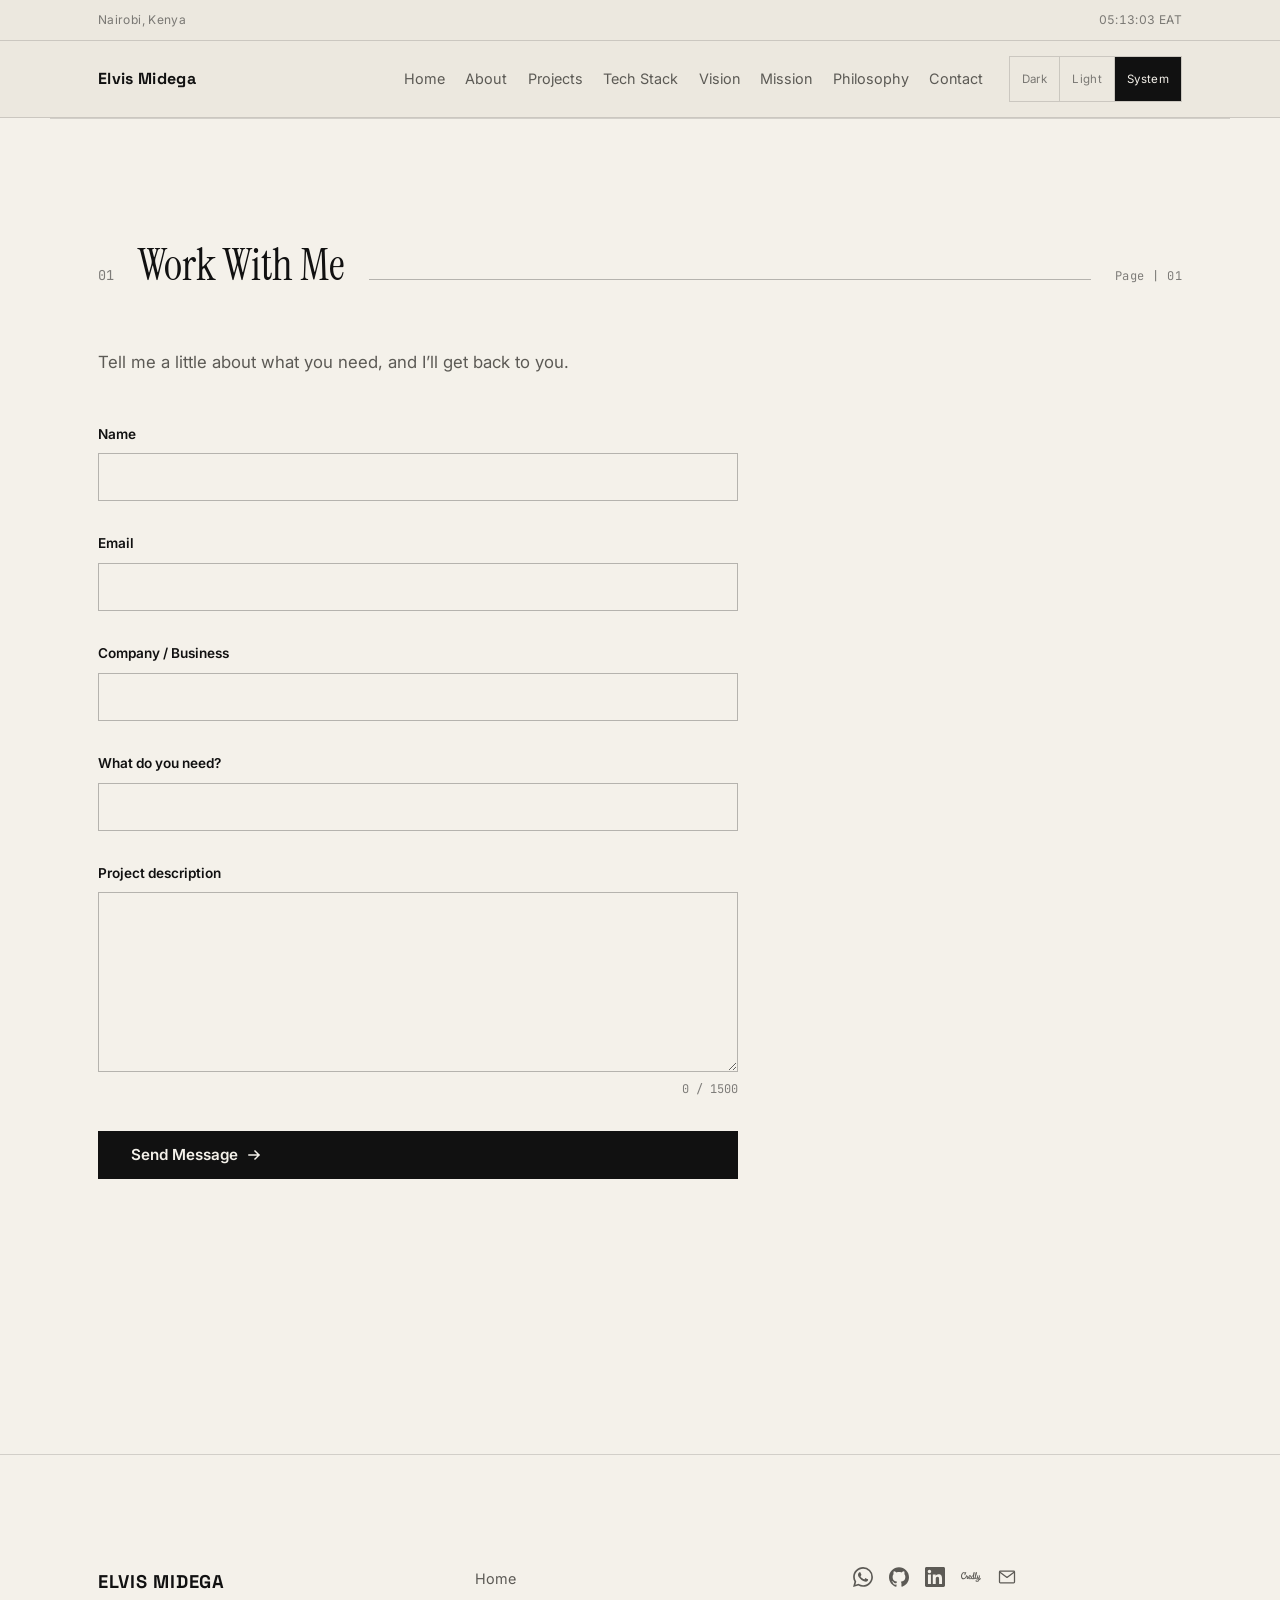
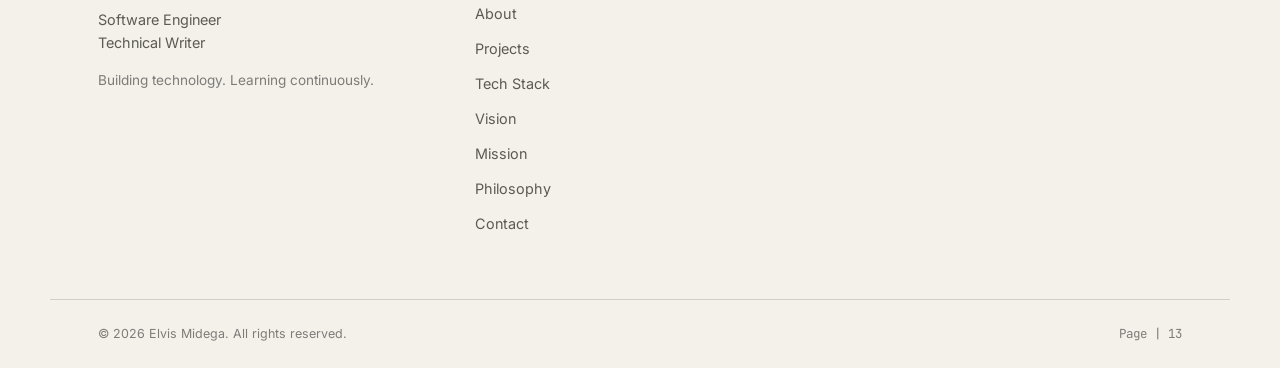
==== commit 703c39d9: "Changing About me and More than a portfolio layput" ====
--- a/work-with-me.html
+++ b/work-with-me.html
@@ -241,7 +241,7 @@
         <span class="contact-icon" aria-hidden="true"><svg viewBox="0 0 24 24" fill="currentColor" xmlns="http://www.w3.org/2000/svg"><path d="M20.447 20.452h-3.554v-5.569c0-1.328-.027-3.037-1.852-3.037-1.853 0-2.136 1.445-2.136 2.939v5.667H9.351V9h3.414v1.561h.046c.477-.9 1.637-1.85 3.37-1.85 3.601 0 4.267 2.37 4.267 5.455v6.286zM5.337 7.433c-1.144 0-2.063-.926-2.063-2.065 0-1.138.92-2.063 2.063-2.063 1.14 0 2.064.925 2.064 2.063 0 1.139-.925 2.065-2.064 2.065zm1.782 13.019H3.555V9h3.564v11.452zM22.225 0H1.771C.792 0 0 .774 0 1.729v20.542C0 23.227.792 24 1.771 24h20.451C23.2 24 24 23.227 24 22.271V1.729C24 .774 23.2 0 22.222 0h.003z"/></svg></span>
       </a>
       <a class="footer-social-link" href="https://www.credly.com/users/elvis-midega" target="_blank" rel="noopener noreferrer" aria-label="Credly">
-        <span class="contact-icon-slot mono" aria-hidden="true">credly</span>
+        <span class="contact-icon" aria-hidden="true"><svg viewBox="0 0 24 24" fill="currentColor" xmlns="http://www.w3.org/2000/svg"><path d="M23.8 13.154a.299.299 0 0 0-.101-.024.407.407 0 0 0-.202.048c-.06.028-.092.08-.127.136-.087.128-.15.268-.226.4-.107.187-.246.351-.38.515-.135.156-.286.291-.424.44-.028.027-.072.043-.107.027-.028-.016-.036-.056-.032-.088.04-.38.075-.763.123-1.138.02-.172.043-.336.063-.512.028-.247.056-.487.087-.735l.234-1.824c.02-.128.032-.372-.135-.52a.446.446 0 0 0-.233-.116.46.46 0 0 0-.254.06c-.226.16-.297.504-.365.76-.142.603-.178 1.241-.471 1.804a1.772 1.772 0 0 1-.202.316.668.668 0 0 1-.186.18.332.332 0 0 1-.246.051.365.365 0 0 1-.238-.207.871.87 0 0 1-.063-.324 4.499 4.499 0 0 1 .24-1.585c.045-.132.089-.252.104-.383.028-.156.028-.38-.114-.516-.131-.128-.337-.18-.504-.128-.194.056-.31.244-.372.392-.198.463-.25.95-.317 1.446-.044.327-.127.64-.293.926a2.717 2.717 0 0 1-.603.72c-.118.087-.222.123-.328.107a.376.376 0 0 1-.278-.208.875.875 0 0 1-.095-.315 3.361 3.36 0 0 1-.036-.616c.004-.223 0-.44.044-.658.075-.39.678-1.937.808-2.345.135-.407.262-.823.353-1.246.08-.38.123-.767.11-1.15-.007-.277-.07-.576-.288-.736a.611.61 0 0 0-.603-.048.968.968 0 0 0-.455.428 2.53 2.53 0 0 0-.226.59 12.01 12.01 0 0 0-.266 1.29c-.071.429-.138.848-.206 1.268-.06.355-.206 1.614-.261 1.88-.06.272-.175.54-.301.787-.131.268-.258.536-.408.791a.694.694 0 0 1-.175.224c-.08.06-.182.088-.27.048-.102-.048-.146-.176-.166-.292-.075-.435-.012-.875.072-1.302.083-.431.44-2.4.519-2.851.099-.532.24-1.05.285-1.59.028-.388.09-.88-.202-1.187-.115-.136-.31-.16-.44-.136-.174.036-.31.176-.388.296-.1.128-.186.28-.258.467-.115.284-.186.615-.261.91l-.032.129c-.083.383-.143.77-.186 1.162a16.95 16.948 0 0 0-.06.632c-.008.1-.016.203-.027.307 0 .08.007.168-.028.244a.304.304 0 0 1-.052.068c-.08.072-.202.06-.31.056-.557-.016-1.045.3-1.35.755-.18.252-.281.542-.39.834-.01.048-.034.1-.054.152-.051.143-.13.327-.222.511a3.037 3.037 0 0 1-.317.46 3.285 3.285 0 0 1-.384.41 1.123 1.123 0 0 1-.515.26c-.174.04-.384-.043-.543-.203a.916.916 0 0 1-.206-.54c-.004-.055-.004-.115.028-.163.05-.068.146-.072.23-.076a1.623 1.623 0 0 0 1.375-1.015c.138-.34.178-.698.122-1.046a1.193 1.193 0 0 0-.19-.48.9.9 0 0 0-.396-.323c-.293-.14-.658-.127-1.01.004-.575.232-.951.74-1.134 1.562l-.02.088c-.114.487-.23 1-.582 1.354-.127.12-.261.163-.368.143-.044-.004-.08-.04-.103-.075-.096-.16.003-.532.15-1a4.1 4.1 0 0 0 .1-.366.925.925 0 0 0-.108-.495.783.783 0 0 0-.372-.324c-.143-.064-.31-.06-.468-.06h-.047c-.044 0-.103 0-.151-.012a.215.215 0 0 1-.147-.127.485.485 0 0 1 .016-.232c.004-.02.012-.048.016-.072a.368.368 0 0 0-.162-.412.509.509 0 0 0-.468-.036.768.768 0 0 0-.364.348.769.769 0 0 0-.103.48c.04.13.07.32.043.475-.055.28-.222.51-.384.74-.04.05-.072.106-.107.16a4.96 4.96 0 0 1-.706.825c-.372.335-.804.575-1.232.67-.745.165-1.506-.06-1.91-.734-.222-.38-.32-.827-.348-1.266a5.425 5.425 0 0 1 .424-2.516c.328-.76.816-1.52 1.715-1.614.353-.04.753.083.912.4.115.23.075.506 0 .75-.072.244-.175.49-.18.75-.003.26.124.54.37.616.238.072.495-.08.634-.29.138-.21.186-.46.245-.704a6.282 6.281 0 0 1 .662-1.634c.139-.236.297-.488.254-.76a.543.543 0 0 0-.373-.415.543.543 0 0 0-.535.144c-.134.148-.206.371-.387.43-.17.06-.35-.055-.507-.134-.6-.32-1.336-.312-1.963-.048-.634.25-1.146.735-1.526 1.294C.462 8.53.098 9.508.022 10.48c-.027.34-.031.695 0 1.038.036.46.1.854.214 1.206.139.423.317.79.547 1.094.266.34.587.6.94.747.372.148.784.22 1.192.208a3.172 3.172 0 0 0 1.177-.283 4.29 4.29 0 0 0 1.026-.68c.309-.26.594-.559.84-.89.162-.224.309-.46.44-.708a4.83 4.83 0 0 0 .178-.383c.044-.104.087-.215.202-.26.056-.043.15-.02.202.013.064.04.115.075.135.135.048.116.02.232-.004.332v.012c-.028.1-.055.203-.091.303-.14.424-.238.811-.16 1.195.045.207.128.387.25.527a.84.84 0 0 0 .504.264c.246.04.51-.028.725-.132.143-.068.278-.156.397-.26.06-.06.122-.12.174-.184.044-.06.087-.147.178-.143a.15.15 0 0 1 .107.064c.028.031.04.071.06.115.23.52.776.84 1.335.84h.07c.27 0 .556-.093.79-.22.27-.14.48-.348.7-.552.02-.016.045-.04.073-.044.035-.008.07.012.099.044a.26.26 0 0 1 .047.1c.135.34.46.6.824.66a1.1 1.1 0 0 0 .99-.356c.056-.06.104-.128.167-.176.064-.044.15-.076.222-.044.107.04.135.164.182.268.107.235.357.371.615.375.289 0 .554-.148.764-.34.195-.183.353-.399.516-.61a.328.328 0 0 1 .106-.096c.04-.024.096-.028.13 0 .033.024.045.06.06.091.163.4.587.652 1.01.648.417-.004.809-.224 1.103-.516.095-.092.194-.2.32-.21.14-.017.207.114.254.22.072.142.115.238.25.338.158.116.36.152.547.1.17-.04.34-.156.47-.316.072-.088.112-.204.19-.284.092-.087.132.028.136.1.016.116.016.236.008.352-.016.236-.052.471-.08.703-.011.068-.02.136-.063.188-.06.068-.166.08-.253.064a2.898 2.898 0 0 0-.321-.028l-.14-.016c-.201-.012-.4-.036-.61-.044h-.185c-.404 0-.733.048-1.03.16-.48.187-.852.57-1.003 1.018a1.305 1.305 0 0 0-.052.64c.04.203.13.403.282.587.265.315.68.515 1.149.543.408.02.852-.064 1.292-.26.848-.367 1.482-1.094 1.696-1.95 0-.02.01-.039.023-.043.298-.104.57-.248.813-.428.245-.187.467-.399.65-.643.09-.12.174-.243.253-.37.07-.125.13-.257.202-.38a.906.906 0 0 0 .13-.316.411.411 0 0 0-.05-.328.257.257 0 0 0-.135-.124m-13.68-1.63c.017-.071.045-.14.06-.206a1.9 1.9 0 0 1 .262-.504c.04-.048.08-.1.135-.136a.246.246 0 0 1 .186-.048c.107.02.183.128.202.236.032.18-.04.396-.114.555a1.097 1.097 0 0 1-.31.415c-.06.044-.114.088-.178.116-.028.008-.063.028-.115.028h-.016c-.055 0-.114-.028-.126-.088a.827.827 0 0 1 .015-.367m4.308-.184c-.004.072-.024.148-.028.223a4.91 4.91 0 0 0 0 .779c.012.152.047.3-.016.444a1.069 1.069 0 0 1-.567.643.555.555 0 0 1-.245.056c-.02 0-.04-.004-.06-.004-.12 0-.214-.092-.265-.18a.871.87 0 0 1-.1-.272 2.129 2.129 0 0 1 .072-1.122c.08-.22.202-.435.38-.594a.874.874 0 0 1 .563-.24.31.31 0 0 1 .206.064c.04.044.06.104.056.164a.05.05 0 0 1 .004.04m6.43 4.653c-.015.044-.06.104-.08.14-.042.08-.102.163-.161.235a2.562 2.562 0 0 1-.317.304c-.238.18-.503.311-.777.387a2.025 2.025 0 0 1-.487.072h-.04a.795.795 0 0 1-.515-.18.433.433 0 0 1-.158-.25.537.537 0 0 1 .047-.305.776.776 0 0 1 .38-.383c.326-.16.682-.176 1.019-.16.139.004.265.012.4.02.107.004.218.012.325.024.056 0 .115.004.17.012.044.004.092-.004.135.008.06.004.068.036.06.076"/></svg></span>
       </a>
       <a class="footer-social-link" href="mailto:elvismidega@gmail.com" aria-label="Email">
         <span class="contact-icon" aria-hidden="true">
--- a/css/style.css
+++ b/css/style.css
@@ -195,6 +195,13 @@
   flex-shrink: 0;
 }
 
+/* Heading sits between two equal flexible rules instead of
+   directly after the index, so it reads as centered between the
+   index and the page label rather than left-anchored. */
+.section-head--centered .section-heading {
+  text-align: center;
+}
+
 .mono {
   font-family: var(--font-mono);
 }
@@ -707,10 +714,12 @@
 
 /* Used where a genuine 7/5 split would leave an empty, unbalanced
    right column: About Me runs its long text across roughly 8
-   columns' worth of width instead, still left-aligned with the
-   section head above it. */
+   columns' worth of width instead. Centered rather than pinned to
+   the section head's left edge, so it doesn't leave a large empty
+   gap on the right once the container is wider than its cap. */
 .content-wide {
   max-width: 66ch;
+  margin-inline: auto;
 }
 
 /* =========================================================
--- a/css/responsive.css
+++ b/css/responsive.css
@@ -130,6 +130,7 @@
   .project-text,
   .project-entry.is-reversed .project-text {
     grid-column: 1 / -1;
+    grid-row: auto;
   }
 }
 
